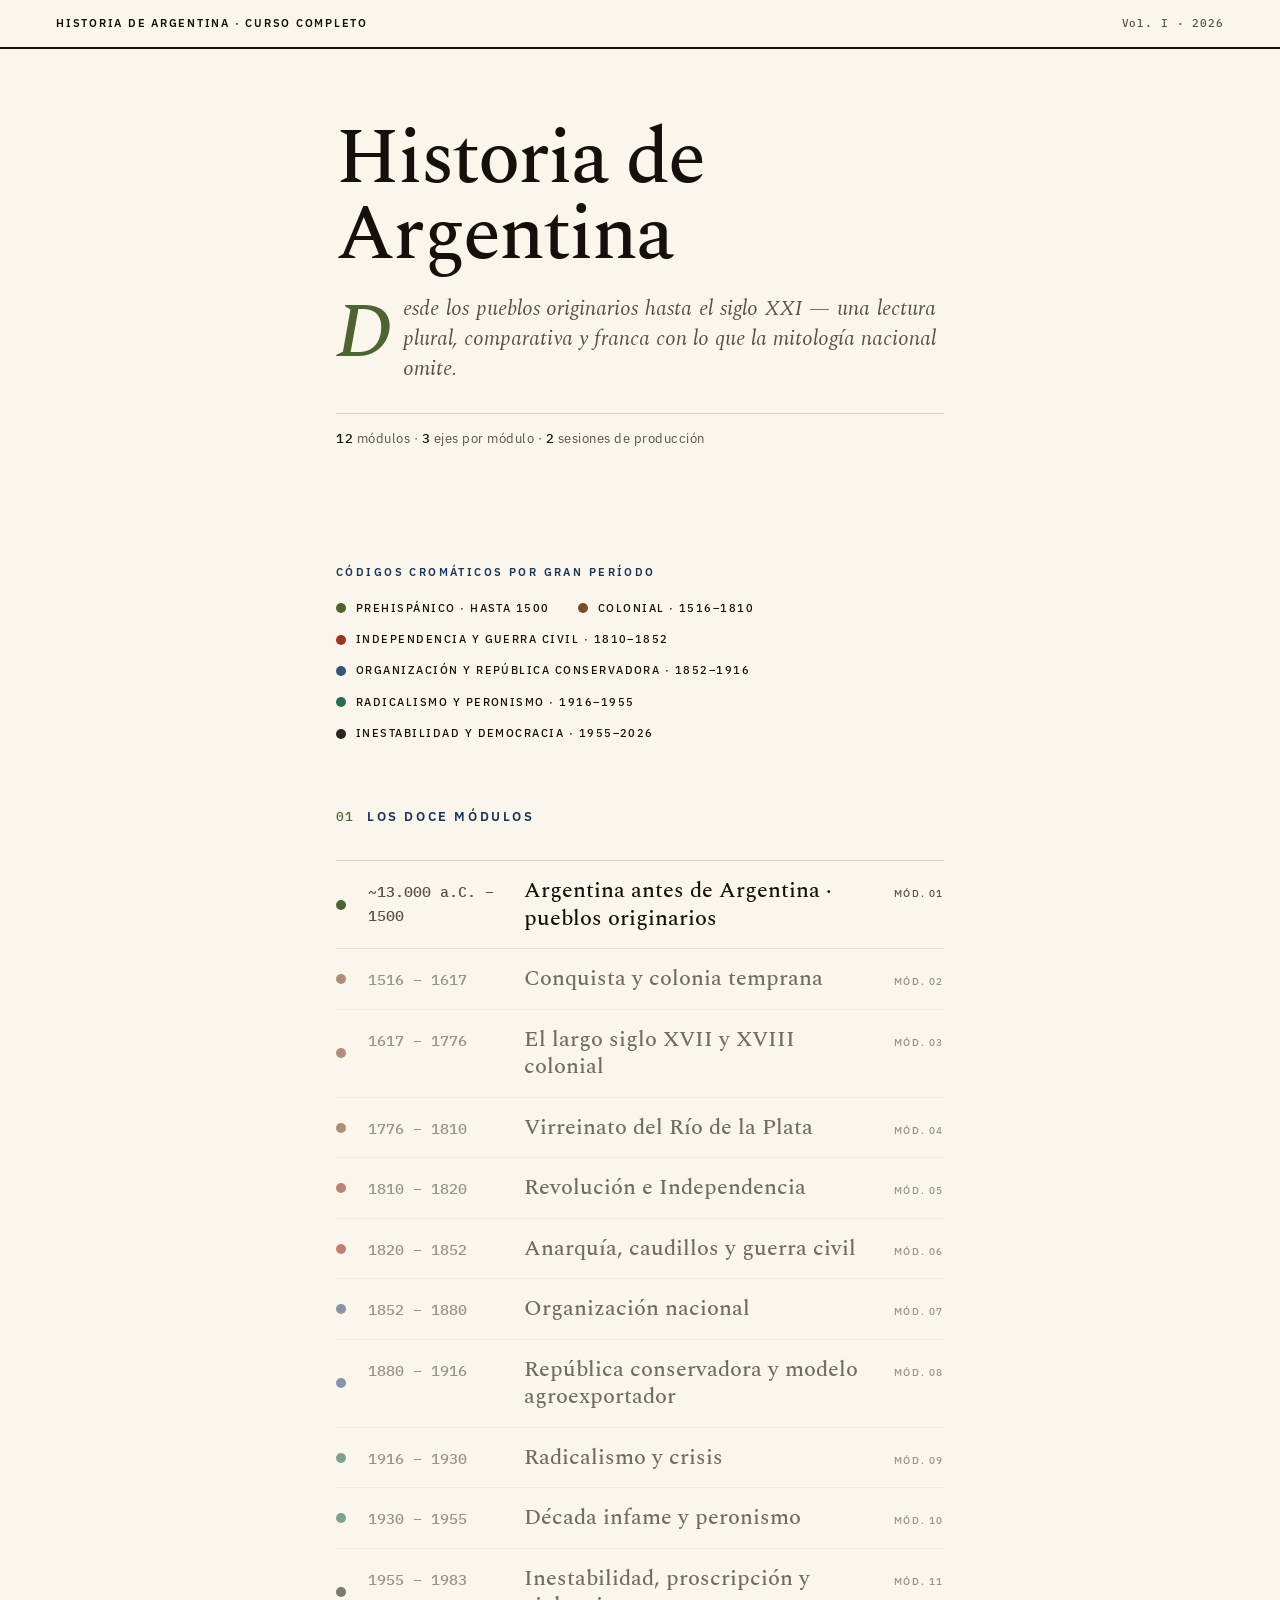
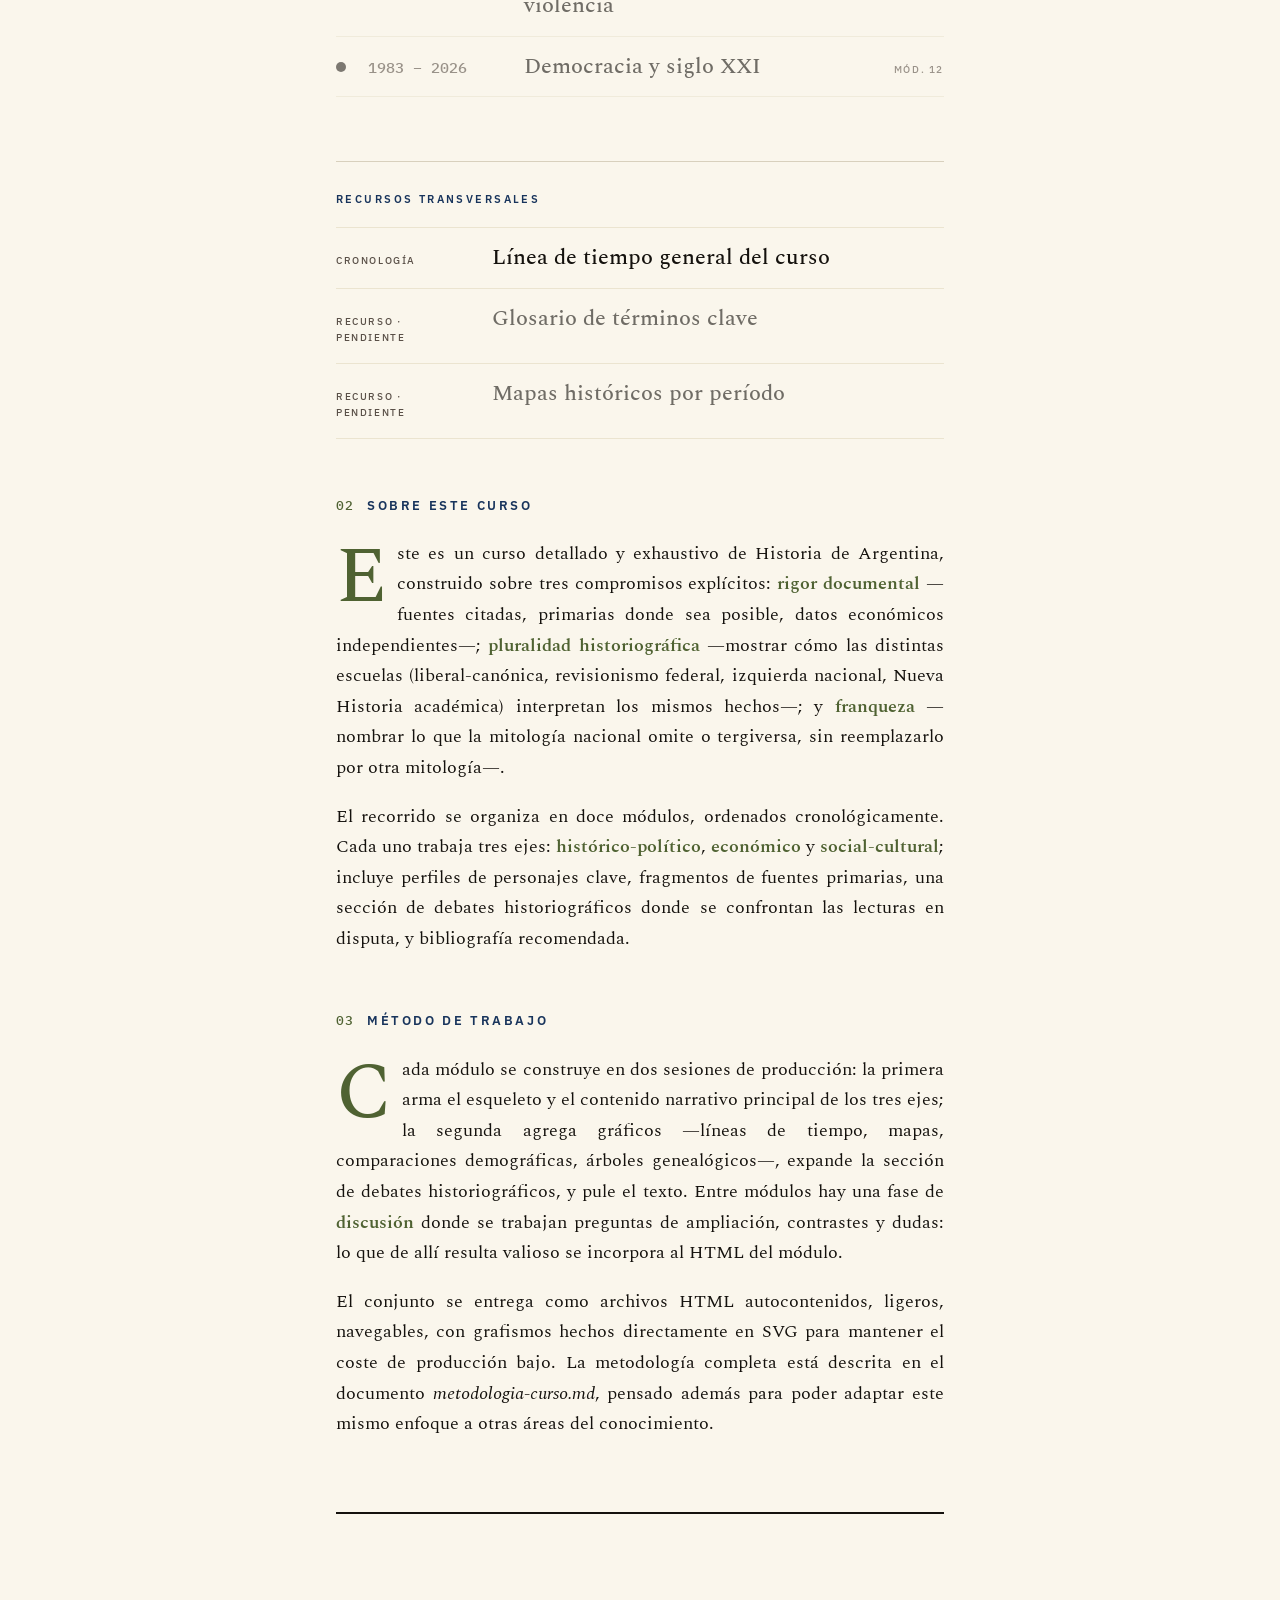
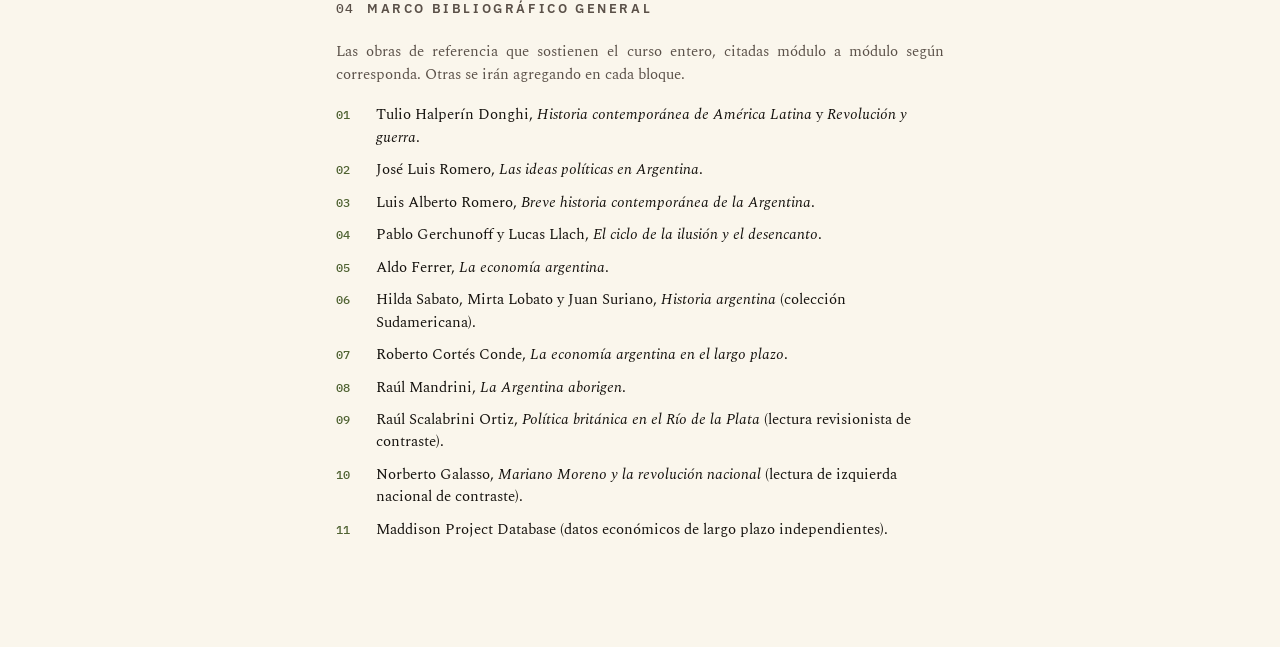
==== index.html @ d950d718 "Subida inicial · curso de Historia de Argentina" ====
<!DOCTYPE html>
<html lang="es">
<head>
<meta charset="UTF-8">
<meta name="viewport" content="width=device-width, initial-scale=1.0">
<title>Historia de Argentina — Curso completo</title>
<link rel="stylesheet" href="estilos.css">
</head>
<body>

<header class="masthead">
  <span class="masthead-edicion">Historia de Argentina · curso completo</span>
  <span class="masthead-vol">Vol. I · 2026</span>
</header>

<main class="contenido">

  <section class="hero">
    <h1>Historia de Argentina</h1>
    <p class="hero-sub">Desde los pueblos originarios hasta el siglo XXI — una lectura plural, comparativa y franca con lo que la mitología nacional omite.</p>
    <p class="hero-meta"><span class="num">12</span> módulos &middot; <span class="num">3</span> ejes por módulo &middot; <span class="num">2</span> sesiones de producción</p>
  </section>

  <section class="leyenda-periodos">
    <h2>Códigos cromáticos por gran período</h2>
    <ul class="leyenda-lista">
      <li class="periodo-p1"><span class="leyenda-dot" style="background:var(--c)"></span>Prehispánico · hasta 1500</li>
      <li class="periodo-p2"><span class="leyenda-dot" style="background:var(--c)"></span>Colonial · 1516–1810</li>
      <li class="periodo-p3"><span class="leyenda-dot" style="background:var(--c)"></span>Independencia y guerra civil · 1810–1852</li>
      <li class="periodo-p4"><span class="leyenda-dot" style="background:var(--c)"></span>Organización y república conservadora · 1852–1916</li>
      <li class="periodo-p5"><span class="leyenda-dot" style="background:var(--c)"></span>Radicalismo y peronismo · 1916–1955</li>
      <li class="periodo-p6"><span class="leyenda-dot" style="background:var(--c)"></span>Inestabilidad y democracia · 1955–2026</li>
    </ul>
  </section>

  <section>
    <h2>Los doce módulos</h2>
    <ul class="index-modulos">

      <li class="periodo-p1">
        <a href="modulo-01-pueblos-originarios.html">
          <span class="idx-dot"></span>
          <span class="idx-anios">~13.000 a.C. – 1500</span>
          <span class="idx-titulo">Argentina antes de Argentina · pueblos originarios</span>
          <span class="idx-modnum">Mód. 01</span>
        </a>
      </li>

      <li class="periodo-p2 mod-pendiente">
        <span class="idx-dot"></span>
        <span class="idx-anios">1516 – 1617</span>
        <span class="idx-titulo">Conquista y colonia temprana</span>
        <span class="idx-modnum">Mód. 02</span>
      </li>

      <li class="periodo-p2 mod-pendiente">
        <span class="idx-dot"></span>
        <span class="idx-anios">1617 – 1776</span>
        <span class="idx-titulo">El largo siglo XVII y XVIII colonial</span>
        <span class="idx-modnum">Mód. 03</span>
      </li>

      <li class="periodo-p2 mod-pendiente">
        <span class="idx-dot"></span>
        <span class="idx-anios">1776 – 1810</span>
        <span class="idx-titulo">Virreinato del Río de la Plata</span>
        <span class="idx-modnum">Mód. 04</span>
      </li>

      <li class="periodo-p3 mod-pendiente">
        <span class="idx-dot"></span>
        <span class="idx-anios">1810 – 1820</span>
        <span class="idx-titulo">Revolución e Independencia</span>
        <span class="idx-modnum">Mód. 05</span>
      </li>

      <li class="periodo-p3 mod-pendiente">
        <span class="idx-dot"></span>
        <span class="idx-anios">1820 – 1852</span>
        <span class="idx-titulo">Anarquía, caudillos y guerra civil</span>
        <span class="idx-modnum">Mód. 06</span>
      </li>

      <li class="periodo-p4 mod-pendiente">
        <span class="idx-dot"></span>
        <span class="idx-anios">1852 – 1880</span>
        <span class="idx-titulo">Organización nacional</span>
        <span class="idx-modnum">Mód. 07</span>
      </li>

      <li class="periodo-p4 mod-pendiente">
        <span class="idx-dot"></span>
        <span class="idx-anios">1880 – 1916</span>
        <span class="idx-titulo">República conservadora y modelo agroexportador</span>
        <span class="idx-modnum">Mód. 08</span>
      </li>

      <li class="periodo-p5 mod-pendiente">
        <span class="idx-dot"></span>
        <span class="idx-anios">1916 – 1930</span>
        <span class="idx-titulo">Radicalismo y crisis</span>
        <span class="idx-modnum">Mód. 09</span>
      </li>

      <li class="periodo-p5 mod-pendiente">
        <span class="idx-dot"></span>
        <span class="idx-anios">1930 – 1955</span>
        <span class="idx-titulo">Década infame y peronismo</span>
        <span class="idx-modnum">Mód. 10</span>
      </li>

      <li class="periodo-p6 mod-pendiente">
        <span class="idx-dot"></span>
        <span class="idx-anios">1955 – 1983</span>
        <span class="idx-titulo">Inestabilidad, proscripción y violencia</span>
        <span class="idx-modnum">Mód. 11</span>
      </li>

      <li class="periodo-p6 mod-pendiente">
        <span class="idx-dot"></span>
        <span class="idx-anios">1983 – 2026</span>
        <span class="idx-titulo">Democracia y siglo XXI</span>
        <span class="idx-modnum">Mód. 12</span>
      </li>

    </ul>
  </section>

  <section class="recursos">
    <h2>Recursos transversales</h2>
    <ul class="recursos-lista">
      <li>
        <a href="linea-tiempo-general.html">
          <span class="rec-tipo">Cronología</span>
          <span class="idx-titulo">Línea de tiempo general del curso</span>
        </a>
      </li>
      <li>
        <span class="rec-tipo">Recurso · pendiente</span>
        <span class="idx-titulo" style="opacity:0.6">Glosario de términos clave</span>
      </li>
      <li>
        <span class="rec-tipo">Recurso · pendiente</span>
        <span class="idx-titulo" style="opacity:0.6">Mapas históricos por período</span>
      </li>
    </ul>
  </section>

  <section>
    <h2>Sobre este curso</h2>
    <p>Este es un curso detallado y exhaustivo de Historia de Argentina, construido sobre tres compromisos explícitos: <strong>rigor documental</strong> —fuentes citadas, primarias donde sea posible, datos económicos independientes—; <strong>pluralidad historiográfica</strong> —mostrar cómo las distintas escuelas (liberal-canónica, revisionismo federal, izquierda nacional, Nueva Historia académica) interpretan los mismos hechos—; y <strong>franqueza</strong> —nombrar lo que la mitología nacional omite o tergiversa, sin reemplazarlo por otra mitología—.</p>
    <p>El recorrido se organiza en doce módulos, ordenados cronológicamente. Cada uno trabaja tres ejes: <strong>histórico-político</strong>, <strong>económico</strong> y <strong>social-cultural</strong>; incluye perfiles de personajes clave, fragmentos de fuentes primarias, una sección de debates historiográficos donde se confrontan las lecturas en disputa, y bibliografía recomendada.</p>
  </section>

  <section>
    <h2>Método de trabajo</h2>
    <p>Cada módulo se construye en dos sesiones de producción: la primera arma el esqueleto y el contenido narrativo principal de los tres ejes; la segunda agrega gráficos —líneas de tiempo, mapas, comparaciones demográficas, árboles genealógicos—, expande la sección de debates historiográficos, y pule el texto. Entre módulos hay una fase de <strong>discusión</strong> donde se trabajan preguntas de ampliación, contrastes y dudas: lo que de allí resulta valioso se incorpora al HTML del módulo.</p>
    <p>El conjunto se entrega como archivos HTML autocontenidos, ligeros, navegables, con grafismos hechos directamente en SVG para mantener el coste de producción bajo. La metodología completa está descrita en el documento <em>metodologia-curso.md</em>, pensado además para poder adaptar este mismo enfoque a otras áreas del conocimiento.</p>
  </section>

  <section class="bibliografia">
    <h2>Marco bibliográfico general</h2>
    <p>Las obras de referencia que sostienen el curso entero, citadas módulo a módulo según corresponda. Otras se irán agregando en cada bloque.</p>
    <ol>
      <li>Tulio Halperín Donghi, <em>Historia contemporánea de América Latina</em> y <em>Revolución y guerra</em>.</li>
      <li>José Luis Romero, <em>Las ideas políticas en Argentina</em>.</li>
      <li>Luis Alberto Romero, <em>Breve historia contemporánea de la Argentina</em>.</li>
      <li>Pablo Gerchunoff y Lucas Llach, <em>El ciclo de la ilusión y el desencanto</em>.</li>
      <li>Aldo Ferrer, <em>La economía argentina</em>.</li>
      <li>Hilda Sabato, Mirta Lobato y Juan Suriano, <em>Historia argentina</em> (colección Sudamericana).</li>
      <li>Roberto Cortés Conde, <em>La economía argentina en el largo plazo</em>.</li>
      <li>Raúl Mandrini, <em>La Argentina aborigen</em>.</li>
      <li>Raúl Scalabrini Ortiz, <em>Política británica en el Río de la Plata</em> (lectura revisionista de contraste).</li>
      <li>Norberto Galasso, <em>Mariano Moreno y la revolución nacional</em> (lectura de izquierda nacional de contraste).</li>
      <li>Maddison Project Database (datos económicos de largo plazo independientes).</li>
    </ol>
  </section>

</main>
</body>
</html>
---- estilos.css ----
/* =============================================================
   Historia de Argentina — hoja de estilos editorial
   Sistema: "revista intelectual" + "atlas histórico"
   Tipografía Spectral (cuerpo) + IBM Plex Sans (display)
   + IBM Plex Mono (números, fechas)
   Paleta cromática por gran período (p1…p6)
   ============================================================= */

@import url('https://fonts.googleapis.com/css2?family=Spectral:ital,wght@0,300;0,400;0,500;0,600;1,400;1,500&family=IBM+Plex+Sans:wght@300;400;500;600&family=IBM+Plex+Mono:wght@400;500&display=swap');

/* ----- Variables raíz ----- */
:root {
  /* Paleta base */
  --paper:   #faf6ec;  /* fondo crema cálido */
  --paper-2: #f5efdf;
  --ink:     #14110d;
  --soft:    #5a5048;
  --rule:    #d8d0bd;
  --rule-2:  #ebe4d0;
  --accent:  #18345c;  /* azul oxford institucional */

  /* Paleta por gran período histórico */
  --p1: #4f6232;  /* prehispánico · olivo */
  --p2: #7a4a2c;  /* colonial · tabaco */
  --p3: #993524;  /* independencia y guerra civil · ladrillo */
  --p4: #3d527a;  /* organización + república conservadora · indigo */
  --p5: #2d6a55;  /* radicalismo + peronismo · teal */
  --p6: #2a2520;  /* inestabilidad + democracia · grafito */

  /* Color de período activo (heredable, default p1) */
  --c: var(--p1);

  /* Familias tipográficas */
  --serif: 'Spectral', Georgia, serif;
  --sans:  'IBM Plex Sans', 'Helvetica Neue', Arial, sans-serif;
  --mono:  'IBM Plex Mono', 'Courier New', monospace;

  /* Layout */
  --ancho-lectura: 720px;
}

/* ----- Clases modificadoras de período ----- */
.periodo-p1 { --c: var(--p1); }
.periodo-p2 { --c: var(--p2); }
.periodo-p3 { --c: var(--p3); }
.periodo-p4 { --c: var(--p4); }
.periodo-p5 { --c: var(--p5); }
.periodo-p6 { --c: var(--p6); }

/* ----- Reset y base ----- */
*, *::before, *::after { box-sizing: border-box; }

html, body {
  margin: 0;
  padding: 0;
  background: var(--paper);
  color: var(--ink);
  font-family: var(--serif);
  font-size: 18px;
  line-height: 1.7;
  -webkit-font-smoothing: antialiased;
  text-rendering: optimizeLegibility;
}

body {
  counter-reset: dato-counter;
}

/* ----- Masthead (barra superior fina) ----- */
.masthead {
  border-bottom: 2px solid var(--ink);
  padding: 14px 56px;
  display: flex;
  justify-content: space-between;
  align-items: baseline;
  font-family: var(--sans);
  font-size: 11px;
  font-weight: 600;
  text-transform: uppercase;
  letter-spacing: 0.16em;
  color: var(--ink);
}

.masthead-edicion {
  color: var(--ink);
}

.masthead-vol {
  color: var(--soft);
  font-family: var(--mono);
  font-weight: 500;
  letter-spacing: 0.08em;
  font-variant-numeric: tabular-nums;
  text-transform: none;
}

/* ----- Contenedor de lectura ----- */
.contenido {
  max-width: var(--ancho-lectura);
  margin: 0 auto;
  padding: 56px 56px 96px;
}

/* ----- Hero del índice ----- */
.hero {
  padding: 16px 0 40px;
}

.hero h1 {
  font-family: var(--serif);
  font-size: 78px;
  font-weight: 500;
  line-height: 0.98;
  letter-spacing: -0.025em;
  margin: 0 0 20px;
  color: var(--ink);
}

.hero-sub {
  font-family: var(--serif);
  font-style: italic;
  font-weight: 400;
  font-size: 21px;
  line-height: 1.45;
  color: var(--soft);
  margin: 0 0 28px;
  max-width: 600px;
}

.hero-meta {
  font-family: var(--sans);
  font-size: 12.5px;
  font-weight: 400;
  color: var(--soft);
  letter-spacing: 0.04em;
  border-top: 1px solid var(--rule);
  padding-top: 14px;
  margin-top: 24px;
}

.hero-meta .num {
  color: var(--ink);
  font-family: var(--mono);
  font-weight: 500;
  font-variant-numeric: tabular-nums;
}

/* ----- Leyenda de períodos (solo en index) ----- */
.leyenda-periodos {
  margin: 56px 0 64px;
}

.leyenda-periodos h2 {
  font-family: var(--sans);
  font-weight: 600;
  font-size: 11px;
  letter-spacing: 0.22em;
  text-transform: uppercase;
  color: var(--accent);
  margin: 0 0 18px;
  display: block;
}

.leyenda-periodos h2::before {
  content: none;
}

.leyenda-lista {
  list-style: none;
  margin: 0;
  padding: 0;
  display: flex;
  flex-wrap: wrap;
  gap: 14px 28px;
}

.leyenda-lista li {
  display: flex;
  align-items: center;
  gap: 10px;
  font-family: var(--sans);
  font-size: 10.5px;
  font-weight: 500;
  letter-spacing: 0.14em;
  text-transform: uppercase;
  color: var(--ink);
  margin: 0;
}

.leyenda-dot {
  width: 10px;
  height: 10px;
  border-radius: 50%;
  flex-shrink: 0;
  display: inline-block;
}

/* ----- Índice de módulos ----- */
.index-modulos {
  list-style: none;
  margin: 32px 0 0;
  padding: 0;
  border-top: 1px solid var(--rule);
}

.index-modulos li {
  display: grid;
  grid-template-columns: 10px 134px 1fr auto;
  gap: 22px;
  padding: 16px 0;
  border-bottom: 1px solid var(--rule-2);
  align-items: baseline;
  margin: 0;
}

.index-modulos a {
  display: contents;
  text-decoration: none;
  color: inherit;
}

.index-modulos a:hover .idx-titulo {
  text-decoration: underline;
  text-decoration-thickness: 1px;
  text-underline-offset: 4px;
}

.idx-dot {
  width: 10px;
  height: 10px;
  border-radius: 50%;
  background: var(--c);
  display: inline-block;
  align-self: center;
}

.idx-anios {
  font-family: var(--mono);
  font-size: 14.5px;
  font-weight: 500;
  color: var(--soft);
  font-variant-numeric: tabular-nums;
}

.idx-titulo {
  font-family: var(--serif);
  font-size: 22px;
  font-weight: 500;
  color: var(--ink);
  line-height: 1.25;
}

.idx-modnum {
  font-family: var(--sans);
  font-size: 10px;
  font-weight: 500;
  letter-spacing: 0.16em;
  text-transform: uppercase;
  color: var(--soft);
  font-variant-numeric: tabular-nums;
}

.index-modulos li.mod-pendiente {
  opacity: 0.6;
}

/* ----- Recursos transversales en el índice ----- */
.recursos {
  margin: 64px 0 0;
  padding-top: 28px;
  border-top: 1px solid var(--rule);
}

.recursos h2 {
  font-family: var(--sans);
  font-weight: 600;
  font-size: 11px;
  letter-spacing: 0.22em;
  text-transform: uppercase;
  color: var(--accent);
  margin: 0 0 18px;
  display: block;
}

.recursos h2::before { content: none; }

.recursos-lista {
  list-style: none;
  margin: 0;
  padding: 0;
  border-top: 1px solid var(--rule-2);
}

.recursos-lista li {
  padding: 16px 0;
  border-bottom: 1px solid var(--rule-2);
  margin: 0;
  display: grid;
  grid-template-columns: 134px 1fr;
  gap: 22px;
  align-items: baseline;
}

.recursos-lista a {
  display: contents;
  text-decoration: none;
  color: inherit;
}

.recursos-lista a:hover .idx-titulo {
  text-decoration: underline;
  text-decoration-thickness: 1px;
  text-underline-offset: 4px;
}

.recursos-lista .rec-tipo {
  font-family: var(--sans);
  font-size: 10px;
  font-weight: 500;
  letter-spacing: 0.16em;
  text-transform: uppercase;
  color: var(--soft);
}

/* ----- Cabecera de módulo ----- */
.modulo-cabecera {
  border-top: 6px solid var(--c);
  padding: 26px 0 48px;
  margin-bottom: 16px;
}

.mod-eyebrow {
  display: flex;
  justify-content: space-between;
  align-items: baseline;
  font-family: var(--sans);
  font-size: 11px;
  font-weight: 600;
  text-transform: uppercase;
  letter-spacing: 0.22em;
  color: var(--c);
  margin: 0 0 24px;
}

.mod-counter {
  color: var(--soft);
  font-family: var(--mono);
  font-weight: 500;
  letter-spacing: 0.08em;
  font-variant-numeric: tabular-nums;
  text-transform: none;
}

.modulo-cabecera h1 {
  font-family: var(--serif);
  font-size: 56px;
  font-weight: 500;
  line-height: 1.02;
  letter-spacing: -0.02em;
  margin: 0 0 18px;
  color: var(--ink);
}

.modulo-periodo {
  font-family: var(--serif);
  font-style: italic;
  font-weight: 400;
  font-size: 19px;
  line-height: 1.45;
  color: var(--soft);
  margin: 0;
}

/* ----- Cuerpo del módulo ----- */
main { counter-reset: section; }

/* h2: encabezado de sección autonumerado */
h2 {
  font-family: var(--sans);
  font-weight: 600;
  font-size: 13px;
  text-transform: uppercase;
  letter-spacing: 0.2em;
  color: var(--accent);
  margin: 56px 0 22px;
  padding: 0;
  border: none;
  display: flex;
  align-items: baseline;
  gap: 14px;
}

h2::before {
  content: counter(section, decimal-leading-zero);
  counter-increment: section;
  font-family: var(--mono);
  font-size: 13px;
  font-weight: 500;
  color: var(--c);
  letter-spacing: 0.04em;
}

/* h3: subsección */
h3 {
  font-family: var(--serif);
  font-size: 22px;
  font-weight: 500;
  line-height: 1.3;
  color: var(--ink);
  margin: 36px 0 14px;
}

/* h4: etiqueta menor */
h4 {
  font-family: var(--sans);
  font-size: 11px;
  font-weight: 600;
  text-transform: uppercase;
  letter-spacing: 0.18em;
  color: var(--soft);
  margin: 22px 0 8px;
}

/* Párrafos */
p {
  margin: 0 0 18px;
  text-align: justify;
  hyphens: auto;
  font-family: var(--serif);
  font-size: 18px;
  line-height: 1.7;
  color: var(--ink);
}

/* Capitular en el primer párrafo de cada sección del cuerpo */
section > p:first-of-type::first-letter {
  font-family: var(--serif);
  font-weight: 500;
  font-size: 78px;
  line-height: 0.85;
  float: left;
  padding: 6px 10px 0 0;
  color: var(--c);
}

/* No aplicar capitular dentro de bloques editoriales especiales */
.debate p:first-of-type::first-letter,
.fuente-primaria p:first-of-type::first-letter,
.dato-clave p:first-of-type::first-letter,
.bibliografia p:first-of-type::first-letter {
  font-size: inherit;
  float: none;
  padding: 0;
  color: inherit;
  font-weight: inherit;
}

/* Énfasis */
strong {
  font-weight: 600;
  color: var(--c);
}

em {
  font-style: italic;
  color: var(--ink);
}

/* Enlaces */
a {
  color: var(--accent);
  text-decoration: underline;
  text-decoration-thickness: 1px;
  text-underline-offset: 3px;
}

a:hover {
  color: var(--c);
}

/* ----- Blockquote suelto (dentro de cuerpo) ----- */
blockquote {
  margin: 24px 0;
  padding: 0 0 0 24px;
  border-left: 3px solid var(--c);
  font-family: var(--serif);
  font-style: italic;
  font-size: 19px;
  line-height: 1.55;
  color: var(--ink);
}

blockquote cite {
  display: block;
  margin-top: 14px;
  font-family: var(--sans);
  font-style: normal;
  font-weight: 500;
  font-size: 11.5px;
  letter-spacing: 0.06em;
  color: var(--soft);
  text-align: right;
}

blockquote cite em {
  font-style: italic;
}

/* ----- Bloque .debate ----- */
.debate {
  margin: 40px -20px;
  padding: 22px 24px 18px;
  border-top: 3px solid var(--c);
  border-bottom: 1px solid var(--rule);
  background: rgba(0,0,0,0.018);
  counter-increment: debate-counter;
}

.debate-label {
  display: flex;
  justify-content: space-between;
  align-items: baseline;
  font-family: var(--sans);
  font-size: 10px;
  font-weight: 600;
  text-transform: uppercase;
  letter-spacing: 0.22em;
  color: var(--c);
  margin-bottom: 14px;
}

.debate-num {
  color: var(--soft);
  font-family: var(--mono);
  font-weight: 500;
  letter-spacing: 0.08em;
  font-variant-numeric: tabular-nums;
  text-transform: none;
}

.debate h3 {
  font-family: var(--serif);
  font-style: italic;
  font-weight: 500;
  font-size: 22px;
  line-height: 1.3;
  color: var(--ink);
  margin: 0 0 14px;
}

.debate h3::before { content: none; }

.debate p {
  font-family: var(--serif);
  font-size: 16.5px;
  line-height: 1.6;
  margin: 0 0 14px;
}

.debate p:last-child { margin-bottom: 0; }

/* ----- Bloque .fuente-primaria ----- */
.fuente-primaria {
  margin: 36px 0;
  padding: 4px 0 4px 22px;
  border-left: 3px solid var(--c);
  background: none;
  border-radius: 0;
  border-right: none;
  border-top: none;
  border-bottom: none;
}

.fuente-primaria-label {
  display: flex;
  justify-content: space-between;
  align-items: baseline;
  font-family: var(--sans);
  font-size: 10px;
  font-weight: 600;
  text-transform: uppercase;
  letter-spacing: 0.22em;
  color: var(--c);
  margin-bottom: 12px;
}

.fuente-primaria-tipo {
  font-family: var(--sans);
  font-size: 11px;
  font-weight: 400;
  letter-spacing: 0.12em;
  color: var(--soft);
  text-transform: none;
}

.fuente-primaria h4 {
  display: none;
}

.fuente-primaria p {
  font-family: var(--serif);
  font-size: 16.5px;
  line-height: 1.6;
  margin: 0 0 14px;
}

.fuente-primaria blockquote {
  font-family: var(--serif);
  font-style: italic;
  font-size: 19px;
  line-height: 1.5;
  border-left: none;
  padding-left: 0;
  margin: 14px 0;
  color: var(--ink);
}

.fuente-primaria blockquote cite {
  font-family: var(--sans);
  font-style: normal;
  font-weight: 500;
  font-size: 11.5px;
  letter-spacing: 0.06em;
  color: var(--soft);
  text-align: right;
  margin-top: 12px;
}

/* ----- Bloque .dato-clave ----- */
.dato-clave {
  display: grid;
  grid-template-columns: auto 1fr;
  gap: 26px;
  border-top: 1px solid var(--ink);
  border-bottom: 1px solid var(--ink);
  padding: 18px 0;
  margin: 36px 0;
  background: none;
  border-left: none;
  border-right: none;
}

.dato-clave::before {
  content: counter(dato-counter, decimal-leading-zero);
  counter-increment: dato-counter;
  font-family: var(--sans);
  font-weight: 300;
  font-size: 52px;
  line-height: 1;
  color: var(--c);
  letter-spacing: -0.04em;
  font-variant-numeric: tabular-nums;
  align-self: start;
}

.dato-clave-label {
  font-family: var(--sans);
  font-size: 10px;
  font-weight: 600;
  text-transform: uppercase;
  letter-spacing: 0.22em;
  color: var(--soft);
  margin: 0 0 6px;
  display: block;
}

.dato-clave p {
  font-family: var(--serif);
  font-size: 17px;
  line-height: 1.45;
  margin: 0;
  text-align: left;
}

.dato-clave strong {
  font-weight: 600;
  color: var(--ink);
}

/* ----- Tablas ----- */
table {
  width: 100%;
  border-collapse: collapse;
  margin: 28px 0;
  background: #fff;
}

th {
  font-family: var(--sans);
  font-weight: 600;
  font-size: 11px;
  text-transform: uppercase;
  letter-spacing: 0.2em;
  color: var(--accent);
  border: 1px solid var(--rule);
  padding: 12px 14px;
  text-align: left;
  background: var(--paper-2);
}

td {
  font-family: var(--serif);
  font-size: 15px;
  line-height: 1.5;
  border: 1px solid var(--rule);
  padding: 11px 14px;
  vertical-align: top;
}

tr:nth-child(even) td {
  background: rgba(0,0,0,0.015);
}

/* ----- Listas ----- */
ul, ol {
  margin: 14px 0 22px 24px;
  padding: 0;
  font-family: var(--serif);
  font-size: 18px;
  line-height: 1.65;
}

ul li, ol li {
  margin-bottom: 8px;
}

/* ----- Bibliografía ----- */
.bibliografia {
  margin-top: 72px;
  padding-top: 28px;
  border-top: 2px double var(--ink);
}

.bibliografia h2 {
  color: var(--soft);
  margin-bottom: 20px;
}

.bibliografia h2::before {
  color: var(--soft);
}

.bibliografia p {
  font-size: 15px;
  line-height: 1.55;
  color: var(--soft);
  margin-bottom: 18px;
}

.bibliografia ol {
  list-style: none;
  counter-reset: bib-counter;
  padding: 0;
  margin: 0;
}

.bibliografia ol li {
  counter-increment: bib-counter;
  padding-left: 40px;
  position: relative;
  margin-bottom: 10px;
  font-family: var(--serif);
  font-size: 14.5px;
  line-height: 1.55;
  color: var(--ink);
}

.bibliografia ol li::before {
  content: counter(bib-counter, decimal-leading-zero);
  font-family: var(--mono);
  font-weight: 500;
  font-size: 12px;
  color: var(--c);
  position: absolute;
  left: 0;
  top: 2px;
  font-variant-numeric: tabular-nums;
}

.bibliografia em {
  font-style: italic;
  color: var(--ink);
}

/* ----- Grafismos ----- */
.grafico {
  margin: 44px 0;
  background: none;
  border: none;
  padding: 0;
  text-align: center;
}

.grafico svg {
  max-width: 100%;
  height: auto;
  background: #fff;
  border: 1px solid var(--rule);
  padding: 18px;
}

.grafico .caption {
  font-family: var(--serif);
  font-style: italic;
  font-size: 14.5px;
  line-height: 1.5;
  color: var(--soft);
  max-width: 600px;
  margin: 14px auto 0;
  text-align: left;
}

/* ----- Navegación entre módulos ----- */
.nav-modulos {
  display: flex;
  justify-content: space-between;
  align-items: center;
  margin: 88px 0 0;
  padding-top: 28px;
  border-top: 1px solid var(--rule);
  font-family: var(--sans);
  font-size: 11px;
  font-weight: 600;
  text-transform: uppercase;
  letter-spacing: 0.16em;
}

.nav-modulos a,
.nav-modulos span {
  display: inline-block;
  padding: 12px 18px;
  border: 1px solid var(--ink);
  text-decoration: none;
  color: var(--ink);
  background: none;
  transition: background-color 0.15s, color 0.15s;
}

.nav-modulos a:hover {
  background: var(--ink);
  color: var(--paper);
}

.nav-modulos span {
  border-color: var(--rule);
  color: var(--soft);
}

/* ----- Sección general ----- */
section {
  margin-bottom: 0;
}

/* ----- Impresión ----- */
@media print {
  body {
    background: #fff;
    font-size: 11pt;
  }
  .contenido {
    max-width: 100%;
    padding: 0;
  }
  .masthead, .nav-modulos { display: none; }
  h2, h3 { page-break-after: avoid; }
  blockquote, .debate, .fuente-primaria, .dato-clave { page-break-inside: avoid; }
  .grafico svg { border: 1px solid #ccc; }
}

/* ----- Responsivo (mobile ≤720px) ----- */
@media (max-width: 720px) {
  body { font-size: 16px; }
  .masthead { padding: 12px 20px; font-size: 10px; }
  .contenido { padding: 32px 22px 64px; }
  .hero h1 { font-size: 48px; letter-spacing: -0.02em; }
  .hero-sub { font-size: 18px; }
  .modulo-cabecera h1 { font-size: 38px; }
  .modulo-periodo { font-size: 16px; }
  h2 { font-size: 12px; }
  p { font-size: 17px; }

  .index-modulos li {
    grid-template-columns: 10px 1fr auto;
    grid-template-rows: auto auto;
    gap: 4px 16px;
    padding: 14px 0;
  }
  .idx-dot { grid-row: 1 / 3; align-self: start; margin-top: 8px; }
  .idx-anios { grid-column: 2; grid-row: 1; font-size: 13px; }
  .idx-modnum { grid-column: 3; grid-row: 1; }
  .idx-titulo { grid-column: 2 / 4; grid-row: 2; font-size: 18px; }

  .recursos-lista li {
    grid-template-columns: 1fr;
    gap: 4px;
  }
  .recursos-lista .rec-tipo { font-size: 9px; }

  .debate { margin-left: 0; margin-right: 0; }
  .leyenda-lista { gap: 10px 18px; }
  .leyenda-lista li { font-size: 9.5px; }
  section > p:first-of-type::first-letter { font-size: 58px; }
  .dato-clave { gap: 18px; }
  .dato-clave::before { font-size: 40px; }
}
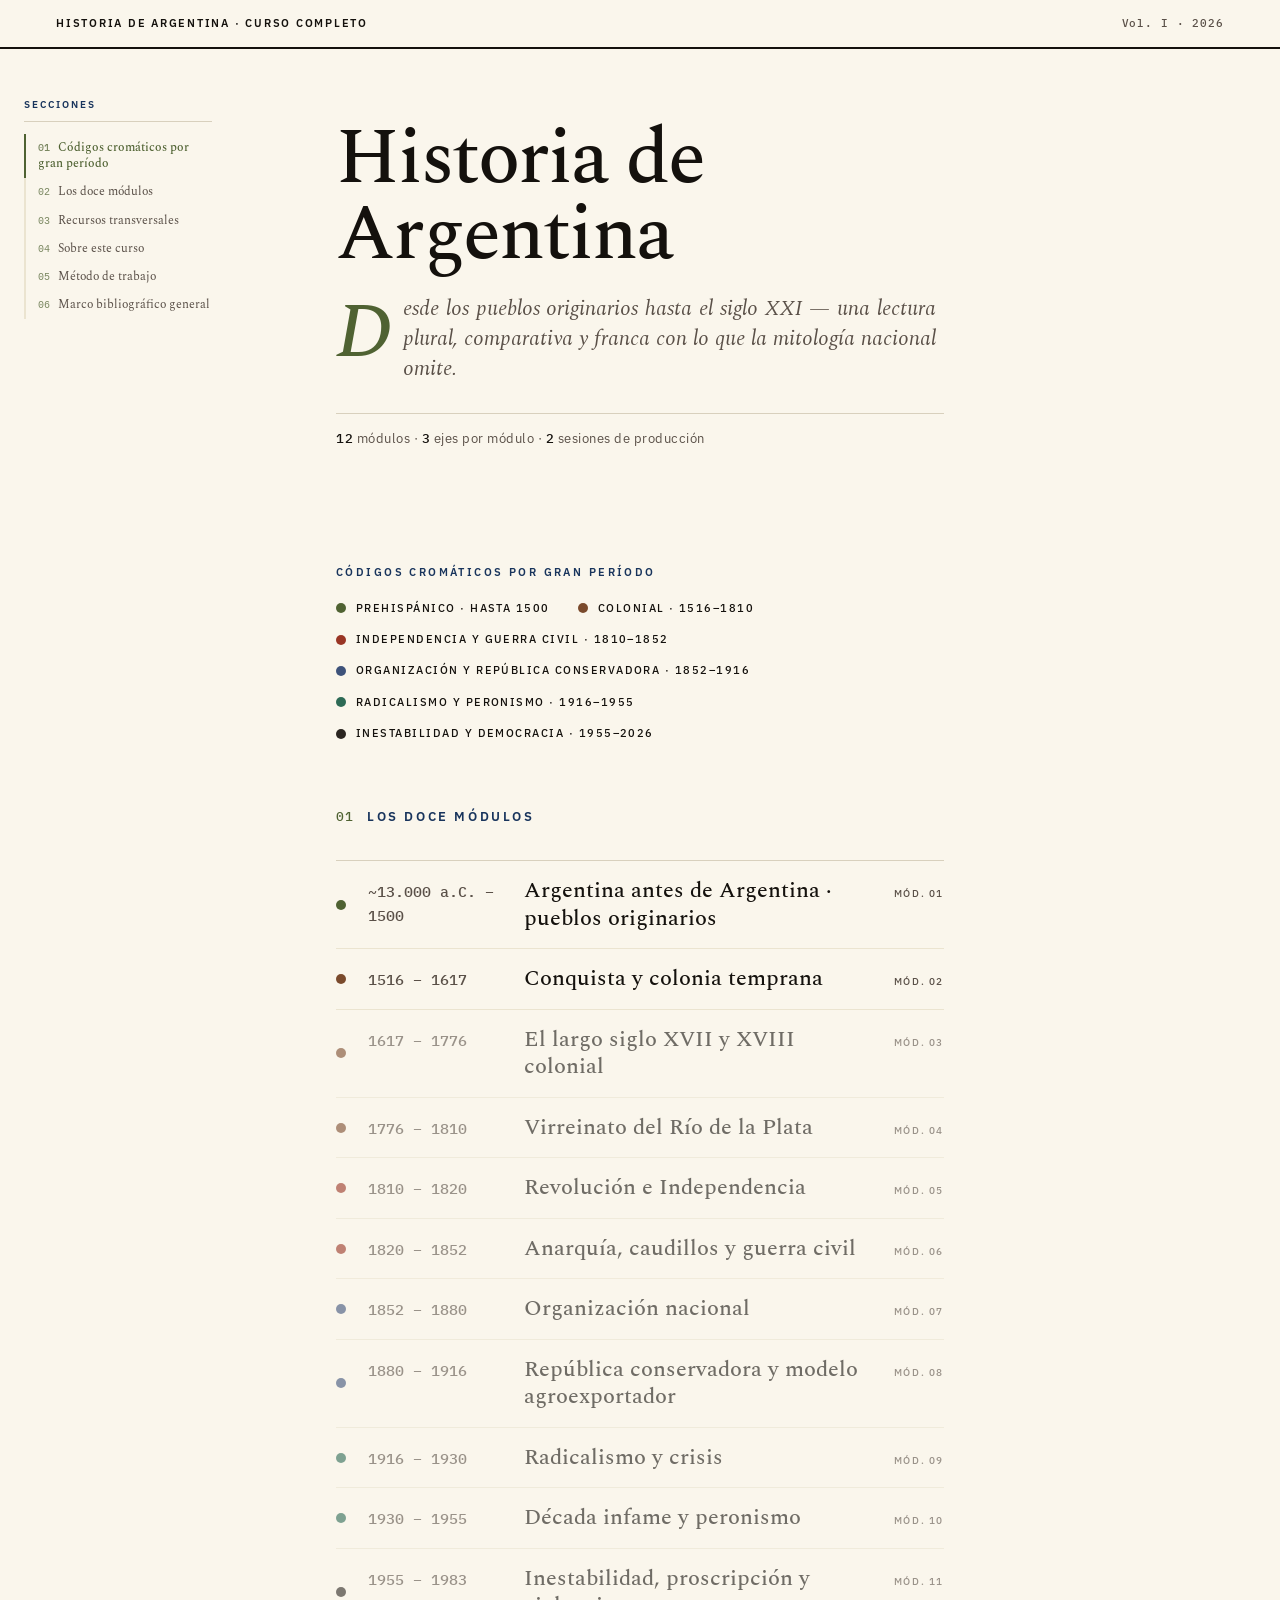
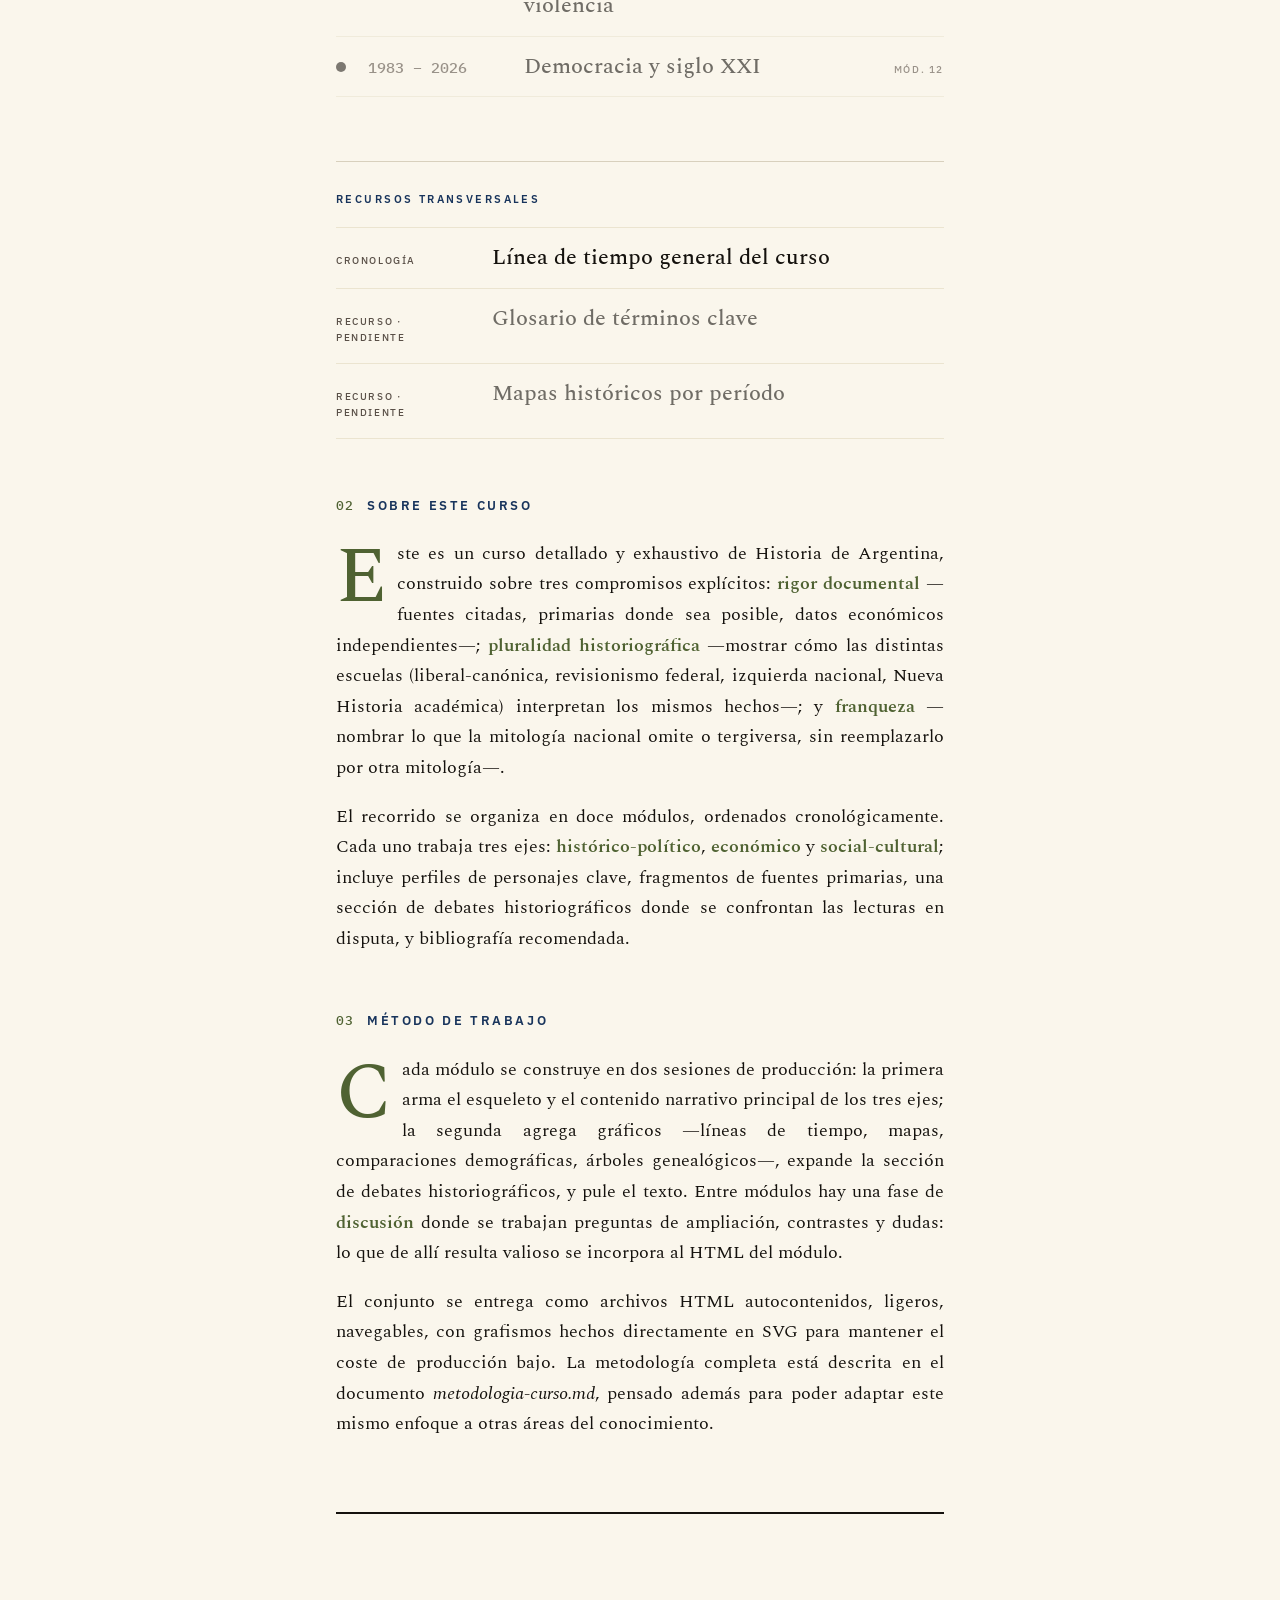
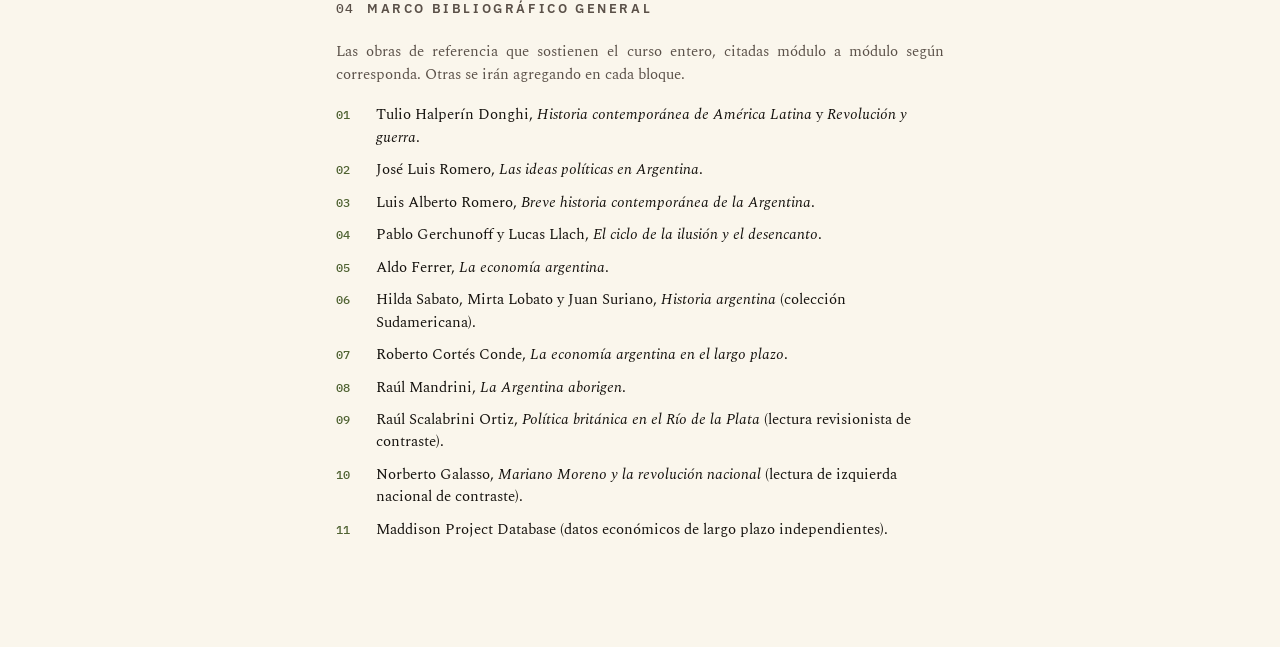
==== commit 3b9fd6bc: "Agrega modulo 02 (conquista y colonia), navegacion (nav.js) y mejoras de estilos" ====
--- a/index.html
+++ b/index.html
@@ -46,11 +46,13 @@
         </a>
       </li>
 
-      <li class="periodo-p2 mod-pendiente">
-        <span class="idx-dot"></span>
-        <span class="idx-anios">1516 – 1617</span>
-        <span class="idx-titulo">Conquista y colonia temprana</span>
-        <span class="idx-modnum">Mód. 02</span>
+      <li class="periodo-p2">
+        <a href="modulo-02-conquista-y-colonia.html">
+          <span class="idx-dot"></span>
+          <span class="idx-anios">1516 – 1617</span>
+          <span class="idx-titulo">Conquista y colonia temprana</span>
+          <span class="idx-modnum">Mód. 02</span>
+        </a>
       </li>
 
       <li class="periodo-p2 mod-pendiente">
@@ -177,5 +179,6 @@
   </section>
 
 </main>
+<script src="nav.js"></script>
 </body>
 </html>
--- a/estilos.css
+++ b/estilos.css
@@ -851,6 +851,59 @@
   margin-bottom: 0;
 }
 
+/* ----- Índice lateral con scroll-spy (lo genera nav.js) ----- */
+.toc-sidebar {
+  position: fixed;
+  top: 96px;
+  left: 24px;
+  width: 188px;
+  max-height: 78vh;
+  overflow-y: auto;
+  font-family: var(--sans);
+  display: none; /* sólo en pantallas anchas */
+  z-index: 50;
+}
+@media (min-width: 1200px) {
+  .toc-sidebar { display: block; }
+}
+.toc-title {
+  font-size: 10px;
+  font-weight: 600;
+  text-transform: uppercase;
+  letter-spacing: 0.2em;
+  color: var(--accent);
+  margin-bottom: 12px;
+  padding-bottom: 8px;
+  border-bottom: 1px solid var(--rule);
+}
+.toc-sidebar ul { list-style: none; margin: 0; padding: 0; }
+.toc-sidebar li { margin: 0; }
+.toc-sidebar a {
+  display: block;
+  padding: 6px 0 6px 12px;
+  font-size: 12px;
+  line-height: 1.35;
+  color: var(--soft);
+  text-decoration: none;
+  border-left: 2px solid var(--rule-2);
+  transition: color 0.15s, border-color 0.15s;
+}
+.toc-sidebar a:hover { color: var(--ink); border-left-color: var(--soft); }
+.toc-sidebar a.active {
+  color: var(--c);
+  border-left-color: var(--c);
+  font-weight: 500;
+}
+.toc-num {
+  font-family: var(--mono);
+  font-size: 10px;
+  color: var(--c);
+  margin-right: 8px;
+  opacity: 0.75;
+}
+.toc-sidebar::-webkit-scrollbar { width: 5px; }
+.toc-sidebar::-webkit-scrollbar-thumb { background: var(--rule); border-radius: 3px; }
+
 /* ----- Impresión ----- */
 @media print {
   body {
@@ -861,7 +914,7 @@
     max-width: 100%;
     padding: 0;
   }
-  .masthead, .nav-modulos { display: none; }
+  .masthead, .nav-modulos, .toc-sidebar { display: none; }
   h2, h3 { page-break-after: avoid; }
   blockquote, .debate, .fuente-primaria, .dato-clave { page-break-inside: avoid; }
   .grafico svg { border: 1px solid #ccc; }
